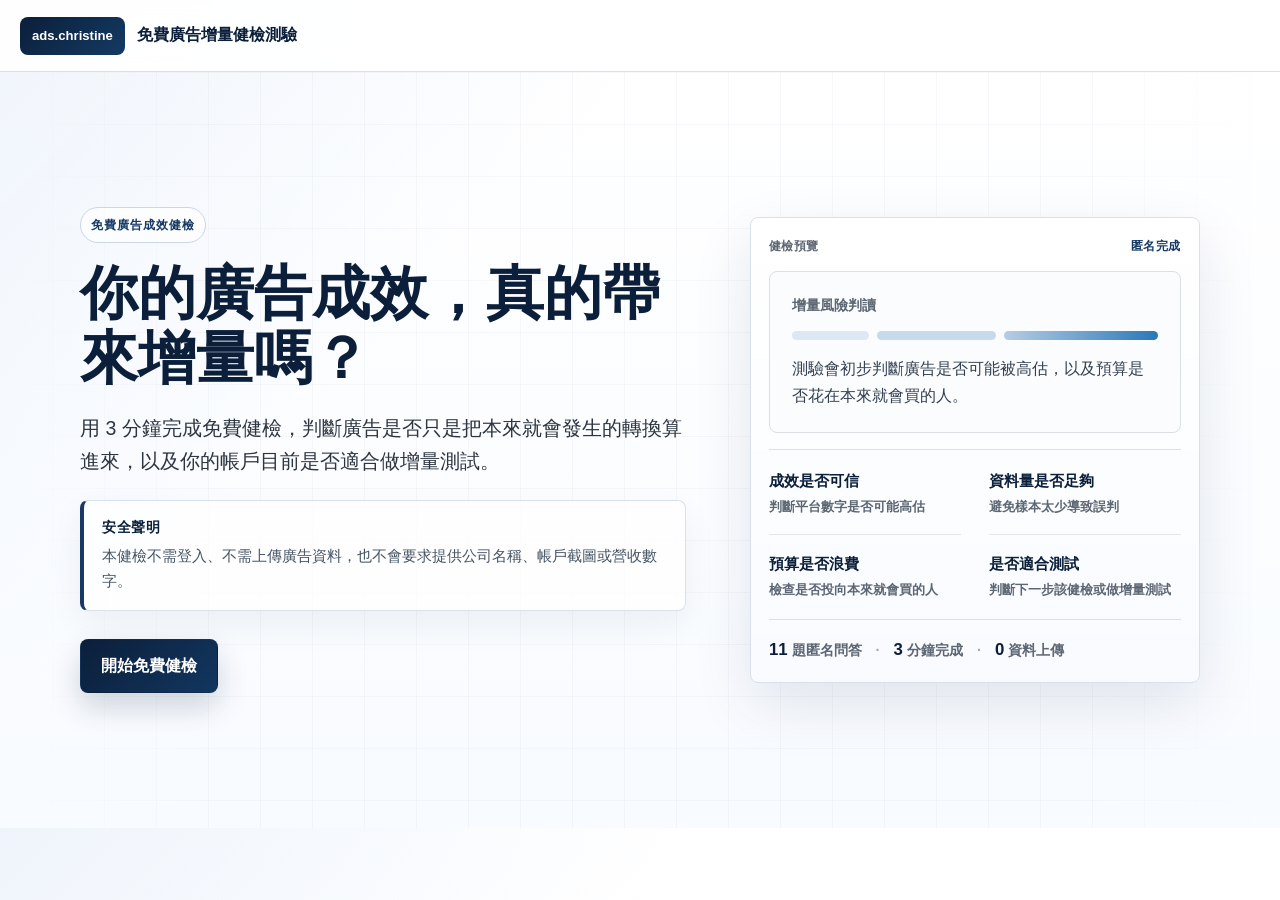
==== index.html @ 9434023e "Create ad incrementality checkup MVP" ====
<!DOCTYPE html>
<html lang="zh-Hant">
<head>
  <meta charset="UTF-8">
  <meta name="viewport" content="width=device-width, initial-scale=1.0">
  <meta name="description" content="免費廣告增量健檢測驗：匿名完成 3 分鐘問答，初步判斷廣告帳戶是否可能存在歸因偏誤、再行銷蠶食與低價值轉換。">
  <title>免費廣告增量健檢測驗</title>
  <link rel="stylesheet" href="style.css">
</head>
<body data-page="landing">
  <header class="site-header">
    <a class="brand" href="index.html" aria-label="免費廣告增量健檢測驗首頁">
      <span class="brand-mark">ads.christine</span>
      <span>免費廣告增量健檢測驗</span>
    </a>
  </header>

  <main>
    <section class="hero section">
      <div class="container hero-grid">
        <div class="hero-copy">
          <p class="eyebrow">免費廣告成效健檢</p>
          <h1>你的廣告成效，真的帶來增量嗎？</h1>
          <p class="lead">用 3 分鐘完成免費健檢，判斷廣告是否只是把本來就會發生的轉換算進來，以及你的帳戶目前是否適合做增量測試。</p>
          <div class="privacy-note" aria-label="安全聲明">
            <strong>安全聲明</strong>
            <p>本健檢不需登入、不需上傳廣告資料，也不會要求提供公司名稱、帳戶截圖或營收數字。</p>
          </div>
          <a class="button primary-button" href="quiz.html" data-track-click="start_checkup_click">開始免費健檢</a>
        </div>

        <div class="hero-panel diagnostic-panel" aria-label="健檢涵蓋項目">
          <div class="panel-topline">
            <span>健檢預覽</span>
            <strong>匿名完成</strong>
          </div>
          <div class="risk-preview">
            <span class="risk-kicker">增量風險判讀</span>
            <div class="risk-scale" aria-hidden="true">
              <span></span>
              <span></span>
              <span></span>
            </div>
            <p>測驗會初步判斷廣告是否可能被高估，以及預算是否花在本來就會買的人。</p>
          </div>
          <div class="signal-list">
            <div>
              <span>成效是否可信</span>
              <strong>判斷平台數字是否可能高估</strong>
            </div>
            <div>
              <span>資料量是否足夠</span>
              <strong>避免樣本太少導致誤判</strong>
            </div>
            <div>
              <span>預算是否浪費</span>
              <strong>檢查是否投向本來就會買的人</strong>
            </div>
            <div>
              <span>是否適合測試</span>
              <strong>判斷下一步該健檢或做增量測試</strong>
            </div>
          </div>
          <div class="metric-line" aria-label="測驗基本資訊">
            <span><strong>11</strong> 題匿名問答</span>
            <span><strong>3</strong> 分鐘完成</span>
            <span><strong>0</strong> 資料上傳</span>
          </div>
        </div>
      </div>
    </section>
  </main>

  <script src="script.js"></script>
</body>
</html>
---- style.css ----
:root {
  --bg: #ffffff;
  --surface: #f6f8fb;
  --surface-strong: #eef3f9;
  --ink: #101418;
  --muted: #5d6673;
  --line: #d9e0ea;
  --navy: #0b1f3a;
  --navy-soft: #163a64;
  --blue-light: #e7eef8;
  --white: #ffffff;
  --shadow: 0 24px 70px rgba(11, 31, 58, 0.12);
  --radius: 8px;
  --max: 1120px;
}

* {
  box-sizing: border-box;
}

html {
  min-width: 320px;
}

body {
  margin: 0;
  background:
    linear-gradient(135deg, rgba(232, 240, 250, 0.7) 0%, rgba(255, 255, 255, 0) 34%),
    linear-gradient(180deg, #ffffff 0%, #f8fbff 100%);
  color: var(--ink);
  font-family: -apple-system, BlinkMacSystemFont, "Segoe UI", "Noto Sans TC", "PingFang TC", "Microsoft JhengHei", Arial, sans-serif;
  line-height: 1.65;
}

a {
  color: inherit;
  text-decoration: none;
}

button,
input {
  font: inherit;
}

.container {
  width: min(var(--max), calc(100% - 40px));
  margin: 0 auto;
}

.narrow {
  max-width: 760px;
}

.section {
  padding: 56px 0;
}

.site-header {
  min-height: 72px;
  display: flex;
  align-items: center;
  padding: 0 20px;
  border-bottom: 1px solid var(--line);
  background: rgba(255, 255, 255, 0.88);
  backdrop-filter: blur(14px);
  position: sticky;
  top: 0;
  z-index: 10;
}

.brand {
  display: inline-flex;
  align-items: center;
  gap: 12px;
  color: var(--navy);
  font-weight: 700;
  letter-spacing: 0;
}

.brand-mark {
  width: auto;
  min-width: 38px;
  height: 38px;
  display: inline-grid;
  place-items: center;
  background: linear-gradient(135deg, var(--navy), #143a63);
  color: var(--white);
  border-radius: var(--radius);
  padding: 0 12px;
  font-size: 0.82rem;
  white-space: nowrap;
}

.hero {
  min-height: calc(92vh - 72px);
  display: flex;
  align-items: center;
  position: relative;
  overflow: hidden;
}

.hero::before {
  content: "";
  position: absolute;
  inset: 0;
  z-index: -1;
  background-image:
    linear-gradient(rgba(11, 31, 58, 0.045) 1px, transparent 1px),
    linear-gradient(90deg, rgba(11, 31, 58, 0.045) 1px, transparent 1px);
  background-size: 52px 52px;
  mask-image: linear-gradient(90deg, transparent 0%, #000 18%, #000 82%, transparent 100%);
  opacity: 0.7;
}

.hero-grid {
  display: grid;
  grid-template-columns: minmax(0, 1.05fr) minmax(280px, 0.78fr);
  gap: 64px;
  align-items: center;
}

.hero-copy {
  max-width: 680px;
}

.eyebrow {
  width: fit-content;
  margin: 0 0 18px;
  padding: 7px 10px;
  border: 1px solid #c9d7e8;
  border-radius: 999px;
  background: rgba(255, 255, 255, 0.72);
  color: var(--navy-soft);
  font-size: 0.76rem;
  font-weight: 800;
  letter-spacing: 0.08em;
  text-transform: uppercase;
}

h1,
h2,
p {
  margin-top: 0;
}

h1 {
  margin-bottom: 20px;
  color: var(--navy);
  font-size: clamp(2rem, 4.5vw, 3.9rem);
  line-height: 1.14;
  letter-spacing: 0;
}

h2 {
  margin-bottom: 12px;
  color: var(--navy);
  font-size: 1.25rem;
  line-height: 1.3;
}

.lead {
  margin-bottom: 22px;
  color: #2d3540;
  font-size: clamp(1.02rem, 1.7vw, 1.22rem);
  line-height: 1.7;
}

.privacy-note {
  max-width: 620px;
  margin-bottom: 28px;
  display: grid;
  gap: 4px;
  padding: 16px 18px;
  border: 1px solid #d7e2ee;
  border-left: 4px solid var(--navy-soft);
  border-radius: var(--radius);
  background: rgba(255, 255, 255, 0.76);
  color: var(--muted);
  box-shadow: 0 14px 34px rgba(11, 31, 58, 0.06);
}

.privacy-note strong {
  color: var(--navy);
  font-size: 0.86rem;
  letter-spacing: 0.04em;
}

.privacy-note p {
  margin: 0;
  color: #465463;
  font-size: 0.94rem;
  line-height: 1.65;
}

.button {
  min-height: 48px;
  display: inline-flex;
  align-items: center;
  justify-content: center;
  border: 1px solid transparent;
  border-radius: var(--radius);
  padding: 13px 20px;
  cursor: pointer;
  font-weight: 800;
  transition: transform 180ms ease, background 180ms ease, border-color 180ms ease, opacity 180ms ease;
}

.button:hover {
  transform: translateY(-1px);
}

.button:focus-visible,
.option-card:focus-within {
  outline: 3px solid rgba(22, 58, 100, 0.22);
  outline-offset: 3px;
}

.button:disabled {
  cursor: not-allowed;
  opacity: 0.48;
  transform: none;
}

.primary-button {
  background: linear-gradient(135deg, var(--navy), #12365f);
  color: var(--white);
  box-shadow: 0 14px 30px rgba(11, 31, 58, 0.18);
}

.primary-button:hover {
  background: #07172c;
}

.pulse-button {
  position: relative;
  overflow: hidden;
  box-shadow: 0 14px 34px rgba(11, 31, 58, 0.24);
  animation: ctaPulse 2.8s ease-in-out infinite;
}

.pulse-button::after {
  content: "";
  position: absolute;
  inset: -40% auto -40% -70%;
  width: 55%;
  transform: rotate(18deg);
  background: linear-gradient(90deg, transparent, rgba(255, 255, 255, 0.42), transparent);
  animation: ctaShine 3.6s ease-in-out infinite;
}

.pulse-button:hover {
  box-shadow: 0 18px 42px rgba(11, 31, 58, 0.32);
}

@keyframes ctaPulse {
  0%,
  100% {
    transform: translateY(0);
  }
  50% {
    transform: translateY(-2px);
  }
}

@keyframes ctaShine {
  0% {
    left: -70%;
  }
  42%,
  100% {
    left: 130%;
  }
}

.secondary-button {
  background: var(--white);
  color: var(--navy);
  border-color: var(--line);
}

.hero-panel,
.quiz-shell,
.result-hero,
.result-detail,
.cta-band {
  border: 1px solid var(--line);
  border-radius: var(--radius);
  background: var(--white);
  box-shadow: var(--shadow);
}

.hero-panel {
  padding: 18px;
  box-shadow: 0 22px 60px rgba(11, 31, 58, 0.1);
}

.diagnostic-panel {
  background:
    linear-gradient(180deg, rgba(255, 255, 255, 0.96), rgba(248, 251, 255, 0.98));
}

.panel-topline {
  display: flex;
  justify-content: space-between;
  gap: 12px;
  margin-bottom: 14px;
  color: var(--muted);
  font-size: 0.78rem;
  font-weight: 750;
  letter-spacing: 0.04em;
  text-transform: uppercase;
}

.panel-topline strong {
  color: var(--navy-soft);
  font-size: 0.76rem;
}

.risk-preview {
  padding: 22px;
  background: #fbfcfe;
  border-radius: var(--radius);
  border: 1px solid var(--line);
}

.risk-kicker {
  display: block;
  margin-bottom: 14px;
  color: var(--muted);
  font-size: 0.9rem;
  font-weight: 700;
}

.risk-scale {
  display: grid;
  grid-template-columns: 0.65fr 1fr 1.3fr;
  gap: 8px;
  margin-bottom: 16px;
}

.risk-scale span {
  height: 9px;
  border-radius: 999px;
  background: #dce8f6;
}

.risk-scale span:nth-child(2) {
  background: #c8d9eb;
}

.risk-scale span:nth-child(3) {
  background: linear-gradient(90deg, #b7cde4, #2b78b8);
}

.risk-preview p {
  margin: 0;
  color: #34404e;
  font-size: 0.98rem;
  line-height: 1.72;
}

.signal-list {
  display: grid;
  grid-template-columns: 1fr 1fr;
  column-gap: 28px;
  row-gap: 0;
  margin-top: 16px;
  padding: 2px 0;
  border-top: 1px solid var(--line);
  border-bottom: 1px solid var(--line);
}

.signal-list div {
  padding: 16px 0;
  border-bottom: 1px solid rgba(217, 224, 234, 0.72);
}

.signal-list div:nth-last-child(-n + 2) {
  border-bottom: 0;
}

.signal-list span {
  display: block;
  margin-bottom: 4px;
  color: var(--navy);
  font-size: 0.95rem;
  font-weight: 800;
}

.signal-list strong {
  display: block;
  color: var(--muted);
  font-size: 0.84rem;
  font-weight: 650;
  line-height: 1.55;
}

.metric-line {
  display: flex;
  flex-wrap: wrap;
  gap: 8px 14px;
  margin-top: 16px;
  color: var(--muted);
  font-size: 0.9rem;
  font-weight: 700;
}

.metric-line span {
  display: inline-flex;
  align-items: baseline;
  gap: 4px;
}

.metric-line span:not(:last-child)::after {
  content: "·";
  margin-left: 10px;
  color: #9aa8b8;
}

.metric-line strong {
  color: var(--navy);
  font-size: 1.05rem;
}

.quiz-shell {
  padding: 24px;
}

.progress-meta {
  display: flex;
  justify-content: space-between;
  gap: 16px;
  margin-bottom: 12px;
  color: var(--muted);
  font-size: 0.92rem;
  font-weight: 700;
}

.progress-track {
  height: 8px;
  overflow: hidden;
  background: var(--blue-light);
  border-radius: 999px;
}

.progress-fill {
  width: 0%;
  height: 100%;
  background: var(--navy);
  border-radius: inherit;
  transition: width 220ms ease;
}

.question-block {
  margin: 32px 0 0;
  padding: 0;
  border: 0;
}

.question-block legend {
  margin-bottom: 20px;
  color: var(--navy);
  font-size: clamp(1.35rem, 4vw, 2rem);
  font-weight: 850;
  line-height: 1.35;
}

.options-list {
  display: grid;
  gap: 12px;
}

.option-card {
  position: relative;
  display: block;
  border: 1px solid var(--line);
  border-radius: var(--radius);
  background: var(--white);
  cursor: pointer;
  transition: border-color 180ms ease, background 180ms ease, transform 180ms ease;
}

.option-card:hover {
  border-color: rgba(11, 31, 58, 0.42);
  transform: translateY(-1px);
}

.option-card input {
  position: absolute;
  opacity: 0;
  pointer-events: none;
}

.option-content {
  min-height: 58px;
  display: flex;
  align-items: center;
  gap: 12px;
  padding: 16px;
}

.option-key {
  width: 30px;
  height: 30px;
  flex: 0 0 30px;
  display: inline-grid;
  place-items: center;
  border: 1px solid var(--line);
  border-radius: 50%;
  color: var(--navy);
  font-weight: 900;
}

.option-card:has(input:checked) {
  border-color: var(--navy);
  background: var(--surface-strong);
}

.option-card:has(input:checked) .option-key {
  background: var(--navy);
  border-color: var(--navy);
  color: var(--white);
}

.button-row {
  display: flex;
  justify-content: space-between;
  gap: 12px;
  margin-top: 28px;
}

.button-row .button {
  min-width: 124px;
}

.result-layout {
  display: grid;
  gap: 18px;
  max-width: 860px;
}

.result-hero,
.result-detail,
.cta-band {
  padding: 28px;
}

.result-hero {
  position: relative;
  overflow: hidden;
}

.result-hero::before {
  content: "";
  position: absolute;
  inset: 0;
  border-left: 6px solid var(--navy);
  pointer-events: none;
}

.result-ready {
  background: linear-gradient(135deg, #fbfefc 0%, #ffffff 48%);
  border-color: #d6e8df;
}

.result-ready::before {
  border-left-color: #1f7a4d;
}

.result-data_limited {
  background: linear-gradient(135deg, #fffaf0 0%, #ffffff 48%);
  border-color: #e6d2a4;
}

.result-data_limited::before {
  border-left-color: #b7791f;
}

.result-medium {
  background: linear-gradient(135deg, #fffdf7 0%, #ffffff 48%);
  border-color: #eadbb8;
}

.result-medium::before {
  border-left-color: #a86f12;
}

.result-high_risk {
  background: linear-gradient(135deg, #fffafa 0%, #ffffff 48%);
  border-color: #ead3d0;
}

.result-high_risk::before {
  border-left-color: #a23a31;
}

.result-hero h1 {
  max-width: 760px;
  margin-bottom: 16px;
  font-size: clamp(1.9rem, 4vw, 3.2rem);
  line-height: 1.16;
}

.score-pill {
  width: fit-content;
  margin-bottom: 16px;
  display: inline-flex;
  align-items: center;
  gap: 10px;
  padding: 10px 14px;
  border: 1px solid var(--line);
  border-radius: 999px;
  color: var(--navy);
  font-weight: 900;
}

.score-ready {
  background: #e6f4ed;
  border-color: #9bd0b5;
}

.score-ready strong {
  color: #145c39;
}

.score-data_limited {
  background: #fff0cf;
  border-color: #dfb760;
}

.score-data_limited strong {
  color: #7a4b06;
}

.score-medium {
  background: #fff0cf;
  border-color: #e2b75c;
}

.score-medium strong {
  color: #7a4b06;
}

.score-high_risk {
  background: #ffe0dd;
  border-color: #dc948c;
}

.score-high_risk strong {
  color: #7f241d;
}

.score-pill > span {
  color: var(--muted);
  font-size: 0.92rem;
}

.score-pill strong {
  font-size: 1.2rem;
  line-height: 1;
}

.score-note {
  max-width: 620px;
  margin: -4px 0 22px;
  color: var(--muted);
  font-size: 0.98rem;
  font-weight: 650;
  line-height: 1.65;
}

.result-hero .lead {
  max-width: 760px;
  margin-bottom: 0;
  font-size: clamp(1.02rem, 2vw, 1.2rem);
  line-height: 1.75;
}

.result-detail {
  box-shadow: none;
}

.result-detail p {
  margin-bottom: 0;
  color: #2f3945;
}

.cta-band {
  display: flex;
  justify-content: center;
  background: linear-gradient(135deg, #f4f7fb 0%, #ffffff 100%);
  border-color: #cfd9e6;
  box-shadow: 0 18px 46px rgba(11, 31, 58, 0.1);
}

.cta-band .primary-button {
  background: var(--navy);
  color: var(--white);
}

.cta-band .primary-button:hover {
  background: #07172c;
}

@media (max-width: 780px) {
  .container {
    width: min(100% - 32px, var(--max));
  }

  .section {
    padding: 36px 0;
  }

  .site-header {
    min-height: 64px;
    padding: 0 16px;
  }

  .brand {
    font-size: 0.95rem;
  }

  .hero {
    min-height: auto;
  }

  .hero-grid {
    grid-template-columns: 1fr;
    gap: 28px;
  }

  h1 {
    font-size: clamp(1.9rem, 9vw, 3rem);
    line-height: 1.16;
  }

  .lead {
    font-size: 1.04rem;
  }

  .hero-panel,
  .quiz-shell,
  .result-hero,
  .result-detail,
  .cta-band {
    padding: 20px;
  }

  .result-hero h1 {
    font-size: clamp(1.72rem, 8.5vw, 2.35rem);
  }

  .signal-list {
    grid-template-columns: 1fr;
  }

  .signal-list div:nth-last-child(2) {
    border-bottom: 1px solid rgba(217, 224, 234, 0.72);
  }

  .metric-line {
    display: grid;
    gap: 6px;
  }

  .metric-line span:not(:last-child)::after {
    content: "";
    margin-left: 0;
  }

  .button {
    width: 100%;
  }

  .button-row {
    display: grid;
    grid-template-columns: 1fr 1fr;
  }

  .button-row .button {
    min-width: 0;
    width: 100%;
    padding-left: 10px;
    padding-right: 10px;
  }
}

@media (prefers-reduced-motion: reduce) {
  .pulse-button,
  .pulse-button::after {
    animation: none;
  }
}
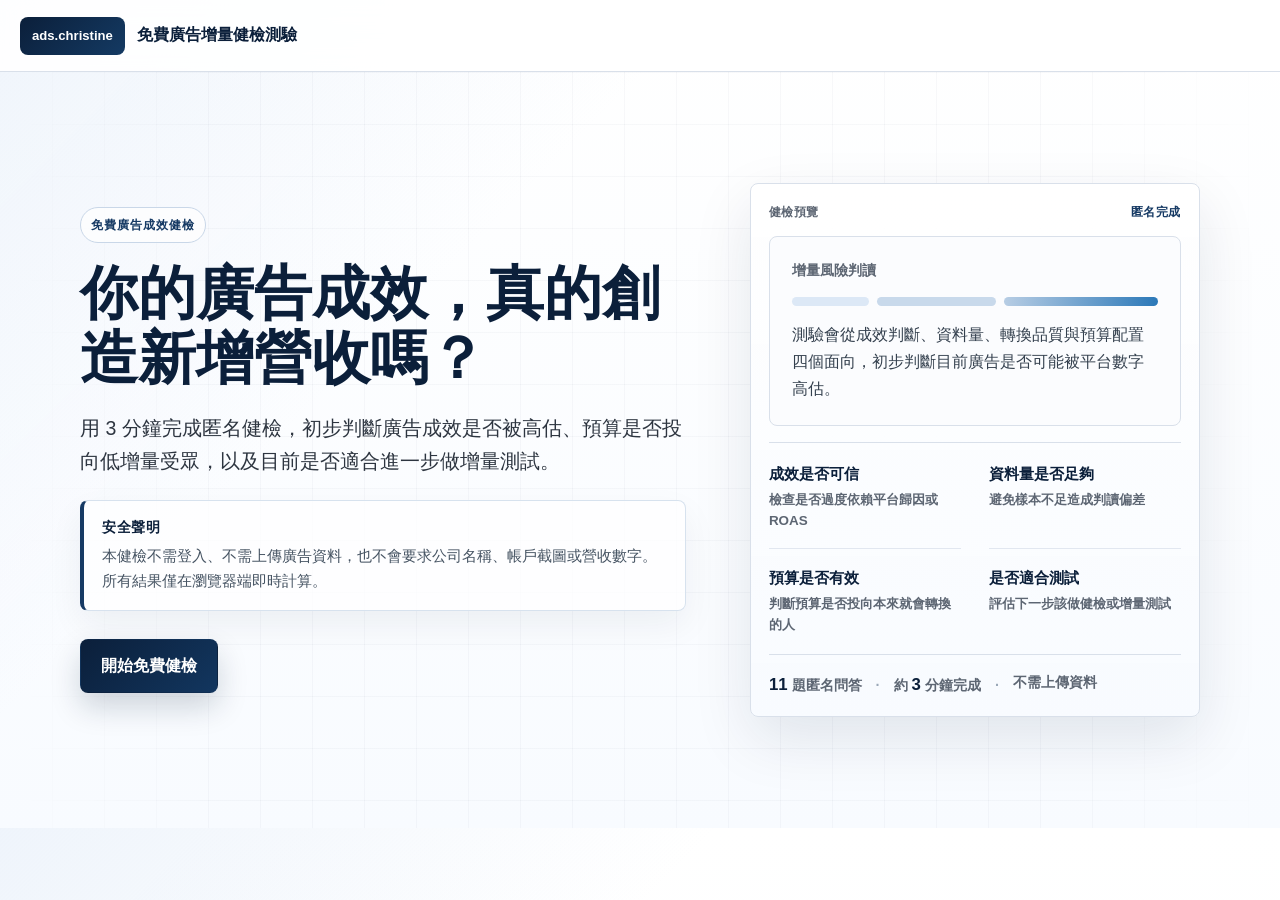
==== commit da9b63ba: "Refine homepage copy and result CTAs" ====
--- a/index.html
+++ b/index.html
@@ -9,7 +9,7 @@
 </head>
 <body data-page="landing">
   <header class="site-header">
-    <a class="brand" href="index.html" aria-label="免費廣告增量健檢測驗首頁">
+    <a class="brand" href="https://www.instagram.com/ads.christine/" target="_blank" rel="noopener" aria-label="前往 ads.christine Instagram">
       <span class="brand-mark">ads.christine</span>
       <span>免費廣告增量健檢測驗</span>
     </a>
@@ -20,11 +20,11 @@
       <div class="container hero-grid">
         <div class="hero-copy">
           <p class="eyebrow">免費廣告成效健檢</p>
-          <h1>你的廣告成效，真的帶來增量嗎？</h1>
-          <p class="lead">用 3 分鐘完成免費健檢，判斷廣告是否只是把本來就會發生的轉換算進來，以及你的帳戶目前是否適合做增量測試。</p>
+          <h1>你的廣告成效，真的創造新增營收嗎？</h1>
+          <p class="lead">用 3 分鐘完成匿名健檢，初步判斷廣告成效是否被高估、預算是否投向低增量受眾，以及目前是否適合進一步做增量測試。</p>
           <div class="privacy-note" aria-label="安全聲明">
             <strong>安全聲明</strong>
-            <p>本健檢不需登入、不需上傳廣告資料，也不會要求提供公司名稱、帳戶截圖或營收數字。</p>
+            <p>本健檢不需登入、不需上傳廣告資料，也不會要求公司名稱、帳戶截圖或營收數字。所有結果僅在瀏覽器端即時計算。</p>
           </div>
           <a class="button primary-button" href="quiz.html" data-track-click="start_checkup_click">開始免費健檢</a>
         </div>
@@ -41,30 +41,30 @@
               <span></span>
               <span></span>
             </div>
-            <p>測驗會初步判斷廣告是否可能被高估，以及預算是否花在本來就會買的人。</p>
+            <p>測驗會從成效判斷、資料量、轉換品質與預算配置四個面向，初步判斷目前廣告是否可能被平台數字高估。</p>
           </div>
           <div class="signal-list">
             <div>
               <span>成效是否可信</span>
-              <strong>判斷平台數字是否可能高估</strong>
+              <strong>檢查是否過度依賴平台歸因或 ROAS</strong>
             </div>
             <div>
               <span>資料量是否足夠</span>
-              <strong>避免樣本太少導致誤判</strong>
+              <strong>避免樣本不足造成判讀偏差</strong>
             </div>
             <div>
-              <span>預算是否浪費</span>
-              <strong>檢查是否投向本來就會買的人</strong>
+              <span>預算是否有效</span>
+              <strong>判斷預算是否投向本來就會轉換的人</strong>
             </div>
             <div>
               <span>是否適合測試</span>
-              <strong>判斷下一步該健檢或做增量測試</strong>
+              <strong>評估下一步該做健檢或增量測試</strong>
             </div>
           </div>
           <div class="metric-line" aria-label="測驗基本資訊">
             <span><strong>11</strong> 題匿名問答</span>
-            <span><strong>3</strong> 分鐘完成</span>
-            <span><strong>0</strong> 資料上傳</span>
+            <span>約 <strong>3</strong> 分鐘完成</span>
+            <span>不需上傳資料</span>
           </div>
         </div>
       </div>
--- a/style.css
+++ b/style.css
@@ -12,6 +12,8 @@
   --shadow: 0 24px 70px rgba(11, 31, 58, 0.12);
   --radius: 8px;
   --max: 1120px;
+  --font-sans: -apple-system, BlinkMacSystemFont, "Segoe UI", "PingFang TC", "Microsoft JhengHei", "Noto Sans TC", sans-serif;
+  --font-serif: "Times New Roman", "Songti TC", "Noto Serif TC", serif;
 }
 
 * {
@@ -28,7 +30,7 @@
     linear-gradient(135deg, rgba(232, 240, 250, 0.7) 0%, rgba(255, 255, 255, 0) 34%),
     linear-gradient(180deg, #ffffff 0%, #f8fbff 100%);
   color: var(--ink);
-  font-family: -apple-system, BlinkMacSystemFont, "Segoe UI", "Noto Sans TC", "PingFang TC", "Microsoft JhengHei", Arial, sans-serif;
+  font-family: var(--font-sans);
   line-height: 1.65;
 }
 
@@ -146,7 +148,9 @@
 h1 {
   margin-bottom: 20px;
   color: var(--navy);
+  font-family: var(--font-serif);
   font-size: clamp(2rem, 4.5vw, 3.9rem);
+  font-weight: 700;
   line-height: 1.14;
   letter-spacing: 0;
 }
@@ -597,7 +601,9 @@
 .result-hero h1 {
   max-width: 760px;
   margin-bottom: 16px;
+  font-family: var(--font-serif);
   font-size: clamp(1.9rem, 4vw, 3.2rem);
+  font-weight: 700;
   line-height: 1.16;
 }
 
